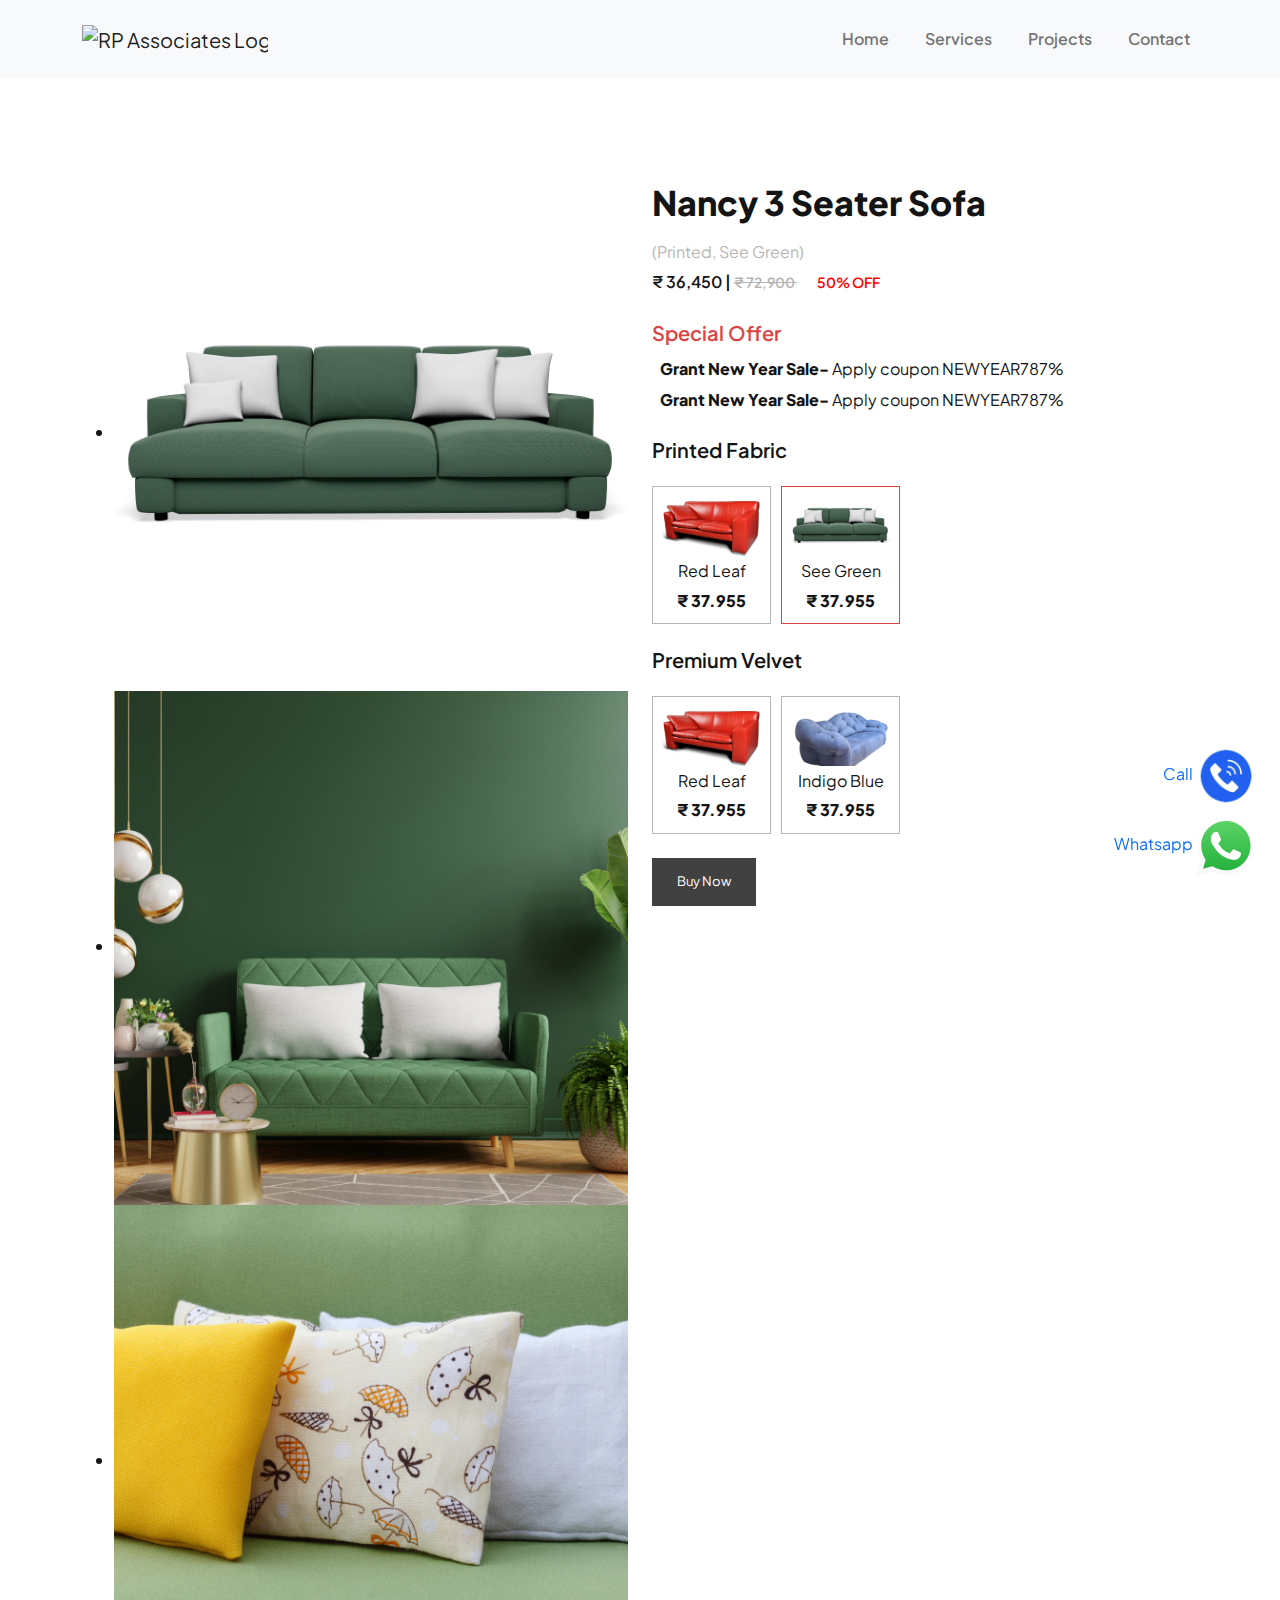
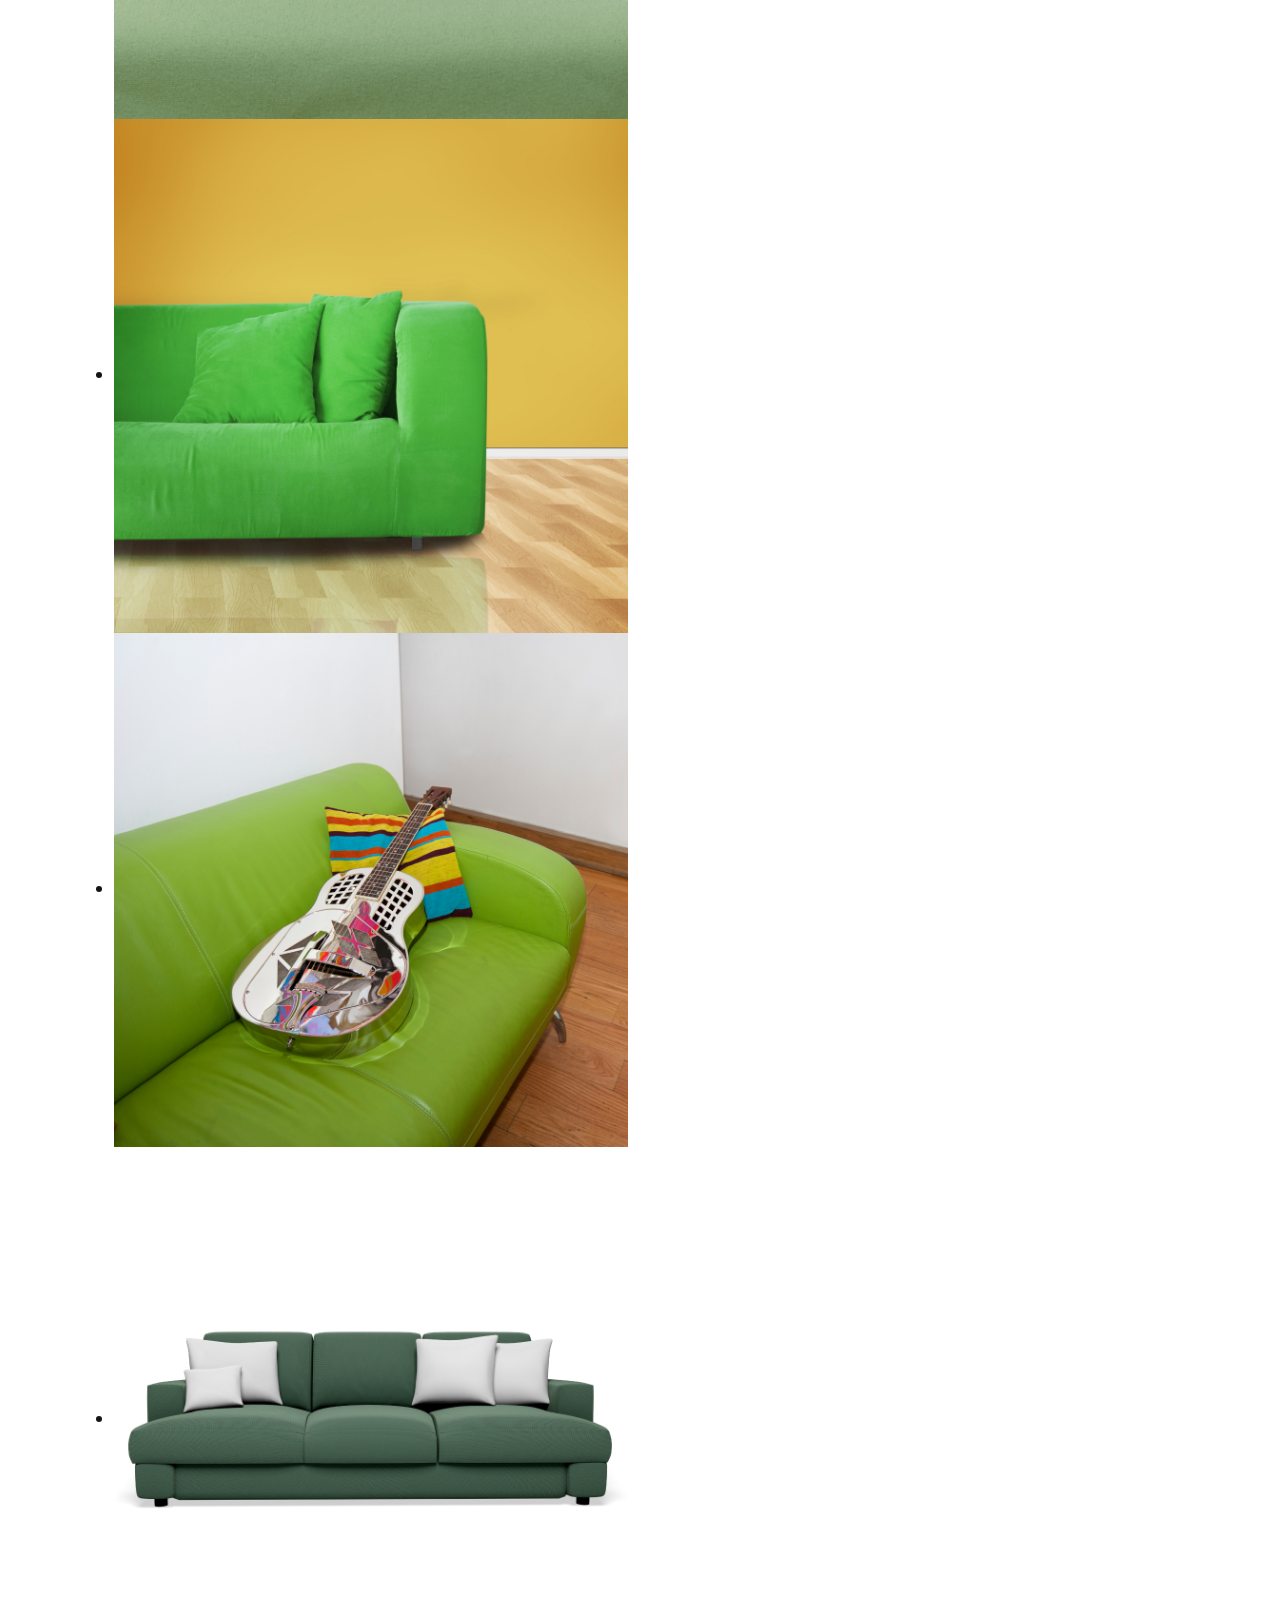
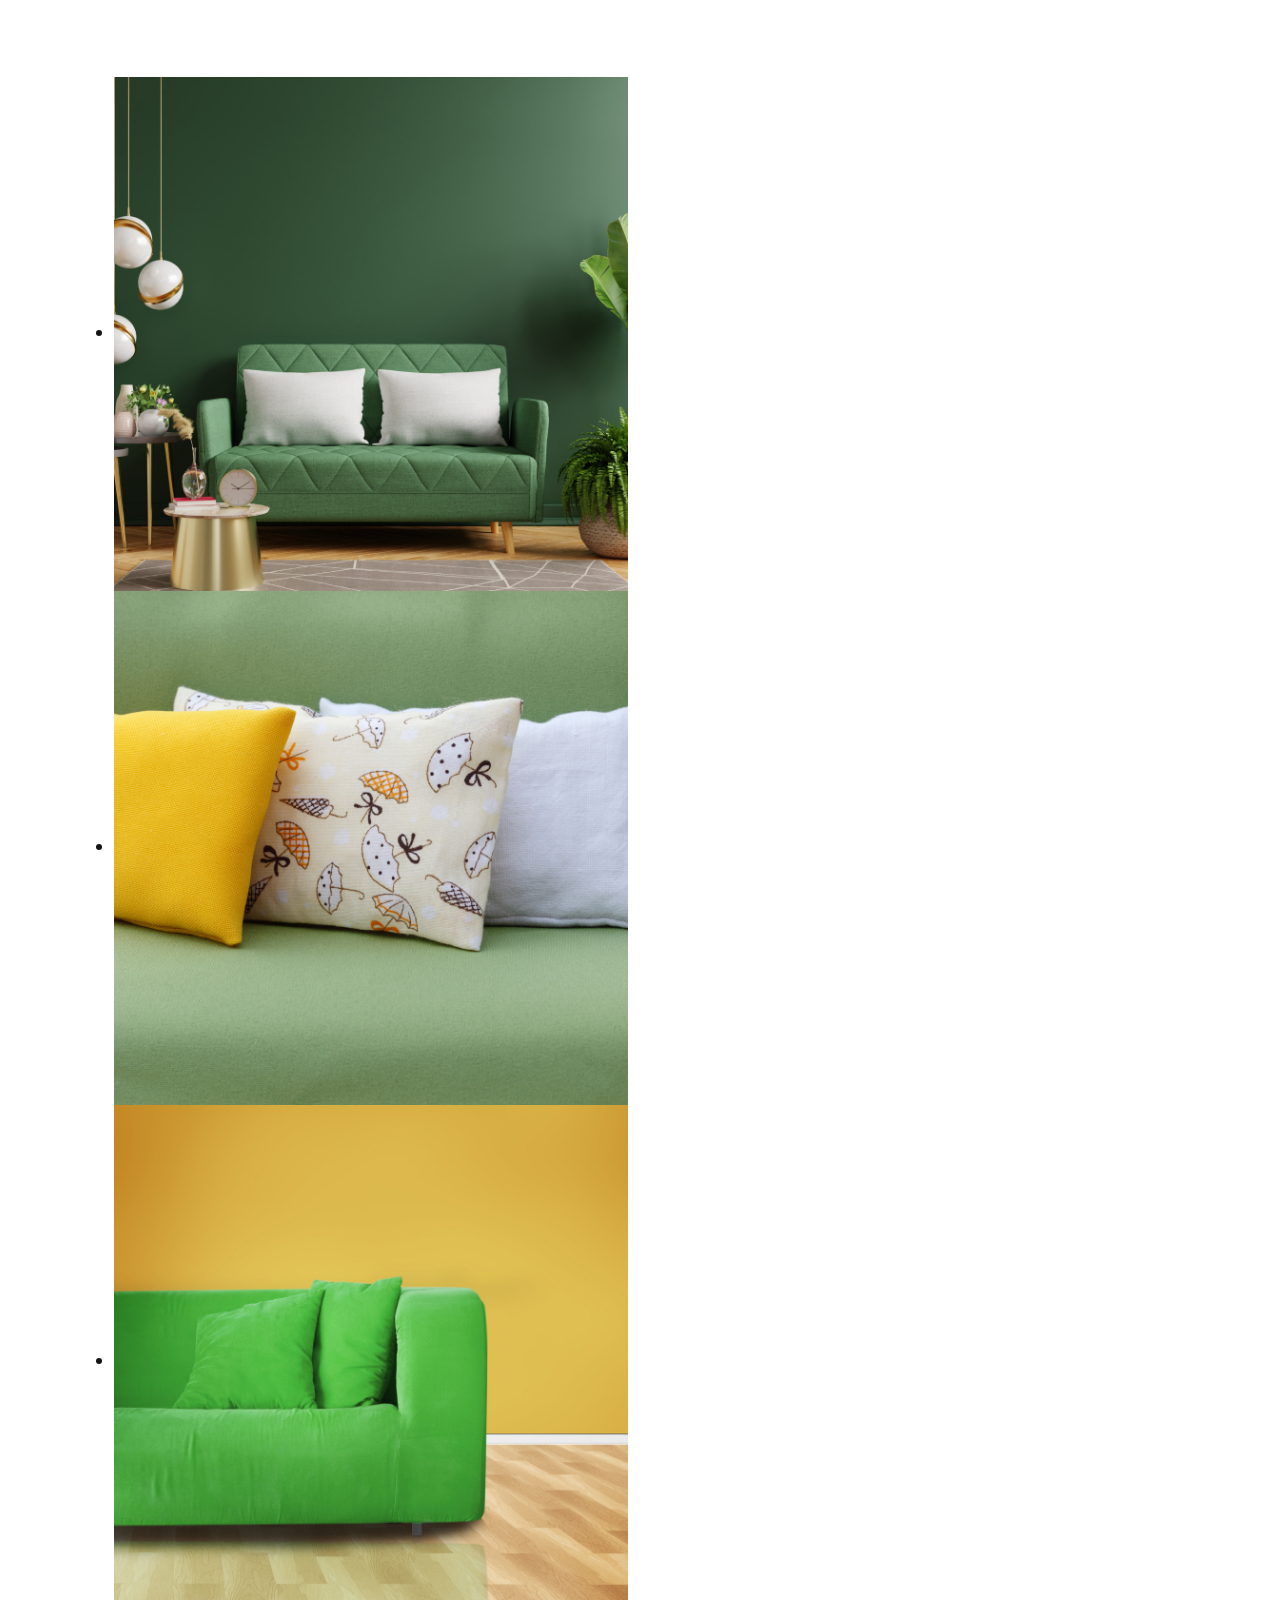
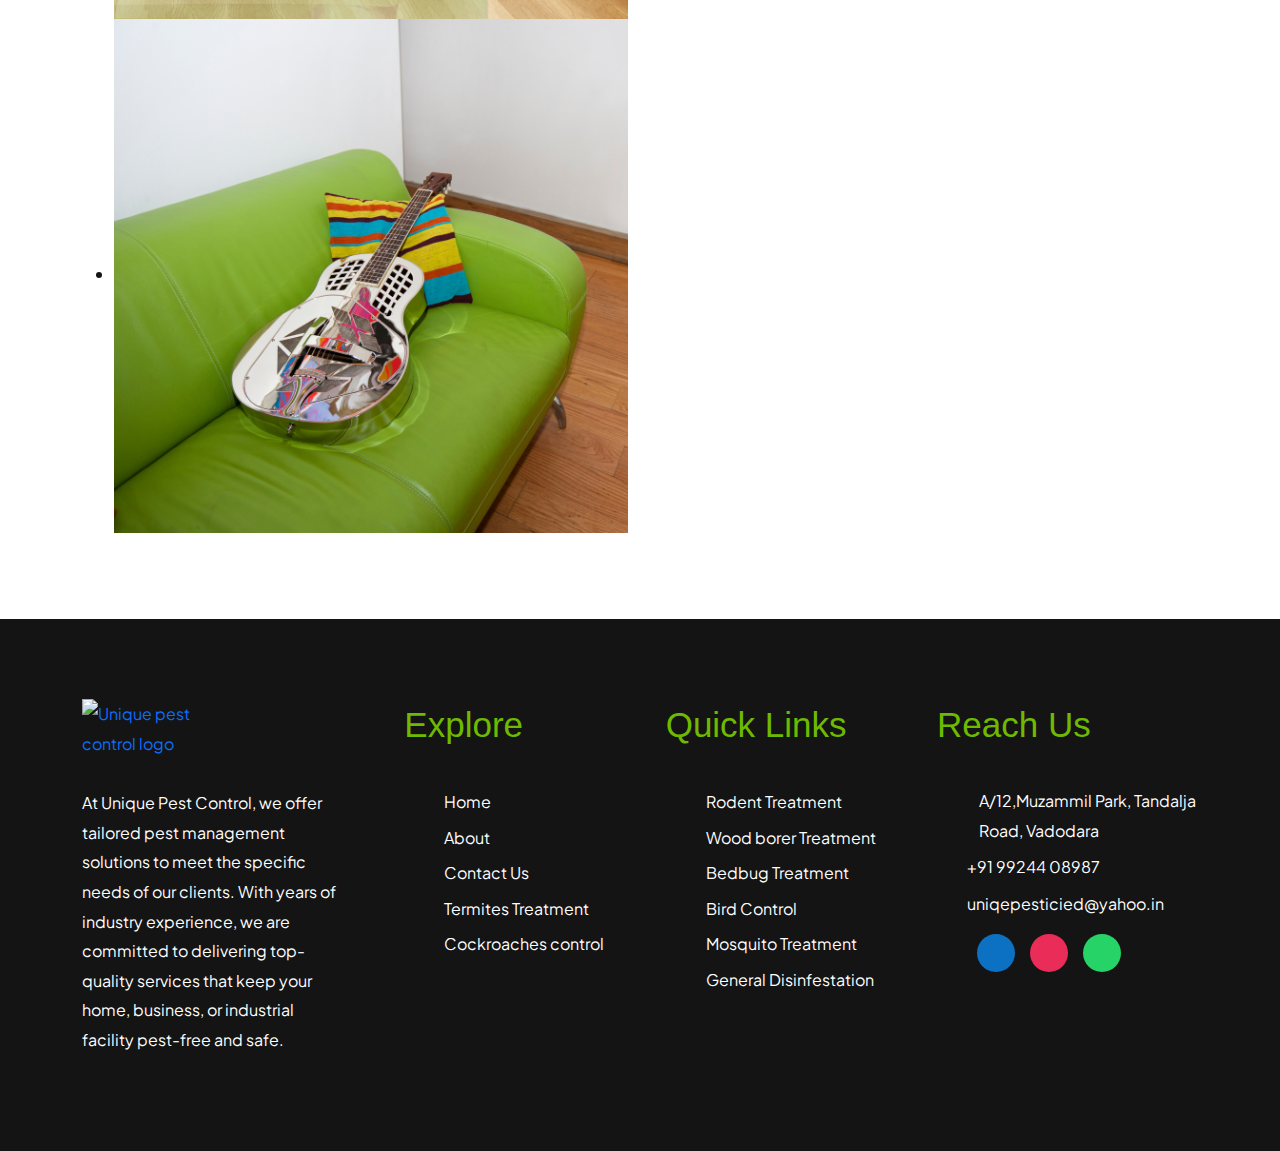
==== greenPrinted.html @ 94be4ada "new Achievement" ====
<!DOCTYPE html>
<html lang="en">
  <head>
    <meta charset="UTF-8" />
    <meta name="viewport" content="width=device-width, initial-scale=1.0" />
    <link rel="icon" type="image/x-icon" href="image/Fevicon.png" />
    <title>RP Associates</title>
    <script
      src="https://kit.fontawesome.com/52ca9e0df4.js"
      crossorigin="anonymous"
    ></script>
    <link
      rel="stylesheet"
      href="https://fonts.googleapis.com/css2?family=Material+Symbols+Outlined:opsz,wght,FILL,GRAD@24,400,0,0"
    />

    <link rel="stylesheet" href="css/owl.carousel.css" />
    <link rel="stylesheet" href="css/bootstrap.min.css" />
    <link rel="preload" href="partials/header.html" as="fetch" />
    <link rel="preload" href="partials/footer.html" as="fetch" />
    <link
      rel="stylesheet"
      href="https://cdnjs.cloudflare.com/ajax/libs/animate.css/4.1.1/animate.min.css"
    />
    <link
      rel="stylesheet"
      href="https://cdnjs.cloudflare.com/ajax/libs/highlight.js/11.1.0/styles/github.min.css"
    />
    <link
      href="
  https://cdn.jsdelivr.net/npm/@splidejs/splide@1.2.0/dist/css/splide.min.css
  "
      rel="stylesheet"
    />
    <link rel="stylesheet" href="css/style.css" />
    <link rel="stylesheet" href="css/responsive.css" />
  </head>

  <body>
    <!-- header start -->

    <header>
      <div id="main-header">
        <div id="header"></div>
      </div>
    </header>

    <!-- header start -->

    <!-- banner start -->
    <section id="headBelowContent" class="Banner"></section>
    <!-- banner start End-->

    <section class="productDescription defaultPadding">
      <div class="container">
        <div class="row">
          <div class="col-xl-6">
            <div class="thumbnail_slider">
              <!-- Primary Slider Start-->
              <div id="primary_slider">
                <div class="splide__track">
                  <ul class="splide__list">
                    <li class="splide__slide">
                      <img src="image/GreenSofa1.png" />
                    </li>
                    <li class="splide__slide">
                      <img
                        src="image/GreenSofa2.png"
                      />
                    </li >
                    <li class="splide__slide">
                      <img src="image/GreenSofa3.png" alt="product image">
                    </li>
                    <li class="splide__slide">
                      <img src="image/GreenSofa4.png" alt="product image">
                    </li>
                    <li class="splide__slide">
                      <img src="image/GreenSofa5.png" alt="product image">
                    </li>
                  </ul>
                </div>
              </div>
              <!-- Primary Slider End-->

              <!-- Thumbnal Slider Start-->
              <div id="thumbnail_slider">
                <div class="splide__track">
                  <ul class="splide__list">
                    <li class="splide__slide">
                      <img src="image/GreenSofa1.png" />
                    </li>
                    <li class="splide__slide">
                      <img
                        src="image/GreenSofa2.png"
                      />
                    </li >
                    <li class="splide__slide">
                      <img src="image/GreenSofa3.png" alt="product image">
                    </li>
                    <li class="splide__slide">
                      <img src="image/GreenSofa4.png" alt="product image">
                    </li>
                    <li class="splide__slide">
                      <img src="image/GreenSofa5.png" alt="product image">
                    </li>
                  </ul>
                </div>
              </div>
              <!-- Thumbnal Slider End-->
            </div>
          </div>
          <div class="col-xl-6 ">
            <div class="product-details">
              <h1 id="productName" class="product-title fourthH">Nancy 3 Seater Sofa</h1>
              <span id="productType" class="typeAndcolour">(Printed, See Green)</span>
              <p class="product-price">
                <span id="productPrice">  ₹ 36,450 </span> | <small><del> ₹ 72,900 </del></small>
                <small style="color: red; margin-left: 20px;">50% OFF</small>


              </p>
              <h3 class="fifthH Special">Special Offer</h3>
              <ul class="offerList">
                <li><i class="fa-solid fa-bolt"></i><strong>Grant New Year Sale- </strong> Apply coupon NEWYEAR787% </li>
                <li><i class="fa-solid fa-bolt"></i> <strong>Grant New Year Sale- </strong> Apply coupon NEWYEAR787% </li>
              </ul>
              <h3 class="fifthH ">Printed Fabric</h3>
              <div class="typeCardWrap">
                
                <div class="typeCard">
                  <img src="image/RedSofa3.png" alt="product Type">
                  <p>Red Leaf</p>
                  <p><strong>₹ 37.955</strong></p>
                  <a class="CardAnchor" href="redPrinted.html"></a>
                </div>
                <div class="typeCard active">
                  <img src="image/GreenSofa1.png" alt="product Type">
                  <p>See Green</p>
                  <p><strong>₹ 37.955</strong></p>
                  <a class="CardAnchor" href="greenPrinted.html"></a>
                </div>
               
              </div>
              <h3 class="fifthH ">Premium Velvet</h3>
              <div class="typeCardWrap">
                
                <div class="typeCard">
                  <img src="image/RedSofa3.png" alt="product Type">
                  <p>Red Leaf</p>
                  <p><strong>₹ 37.955</strong></p>
                  <a class="CardAnchor" href="redVelvet.html"></a>
                </div>
                <div class="typeCard ">
                  <img src="image/blueSofa4.png" alt="product Type">
                  <p>Indigo Blue</p>
                  <p><strong>₹ 37.955</strong></p>
                  <a class="CardAnchor" href="index.html"></a>
                </div>
               
              </div>
             

 <!-- Modal Launcher for Mobile -->
 <button
 type="button"
 class="btn Mybtn d-table d-md-none"
 data-bs-toggle="modal"
 data-bs-target="#whatsappButton"
>
 <span>Choose WhatsApp</span>
</button>

<!-- WhatsApp Modal -->
<div
 class="modal fade"
 id="whatsappButton"
 tabindex="-1"
 aria-labelledby="exampleModalLabel"
 aria-hidden="true"
>
 <div class="modal-dialog modal-dialog-centered">
   <div class="modal-content">
     <div class="modal-header">
       <h5 class="modal-title text" id="exampleModalLabel">Select WhatsApp Type</h5>
       <button type="button" class="btn-close" data-bs-dismiss="modal" aria-label="Close"></button>
     </div>
     <div class="modal-body text-center">
       <div class="options">
         <button id="whatsappStandard" class="btn option">
           <img src="image/whatsapp-icon.png" alt="WhatsApp" />        
         </button>
         <button id="whatsappBusiness" class="btn option">
           <img
             src="image/whatsapp-business-icon.png"
             alt="WhatsApp Business"
           />        
         </button>
       </div>
     </div>
   </div>
 </div>
</div>


   <!-- Submit Button for Desktop -->
   <div class="col-12 d-none d-md-table">
    <button id="desktopBtn" class="Mybtn" type="submit"><span>Buy Now</span></button>
  </div>



            </div>
          </div>
        </div>
      </div>
    </section>

    <!-- whatsapp FAB icon -->
    <div class="fab-container">
      <a
        class="set-url-target"
        rel="noopener"
        data-mobile-target=""
        data-desktop-target="_blank"
        target="_blank"
        href="https://api.whatsapp.com/send?phone=6354710794"
        ><span class="sr-only">Whatsapp</span>
        <svg
          xmlns="http://www.w3.org/2000/svg"
          width="59.54px"
          height="60px"
          viewBox="0 0 256 258"
        >
          <defs>
            <linearGradient
              id="logosWhatsappIcon0"
              x1="50%"
              x2="50%"
              y1="100%"
              y2="0%"
            >
              <stop offset="0%" stop-color="#1faf38" />
              <stop offset="100%" stop-color="#60d669" />
            </linearGradient>
            <linearGradient
              id="logosWhatsappIcon1"
              x1="50%"
              x2="50%"
              y1="100%"
              y2="0%"
            >
              <stop offset="0%" stop-color="#f9f9f9" />
              <stop offset="100%" stop-color="#fff" />
            </linearGradient>
          </defs>
          <path
            fill="url(#logosWhatsappIcon0)"
            d="M5.463 127.456c-.006 21.677 5.658 42.843 16.428 61.499L4.433 252.697l65.232-17.104a123 123 0 0 0 58.8 14.97h.054c67.815 0 123.018-55.183 123.047-123.01c.013-32.867-12.775-63.773-36.009-87.025c-23.23-23.25-54.125-36.061-87.043-36.076c-67.823 0-123.022 55.18-123.05 123.004"
          />
          <path
            fill="url(#logosWhatsappIcon1)"
            d="M1.07 127.416c-.007 22.457 5.86 44.38 17.014 63.704L0 257.147l67.571-17.717c18.618 10.151 39.58 15.503 60.91 15.511h.055c70.248 0 127.434-57.168 127.464-127.423c.012-34.048-13.236-66.065-37.3-90.15C194.633 13.286 162.633.014 128.536 0C58.276 0 1.099 57.16 1.071 127.416m40.24 60.376l-2.523-4.005c-10.606-16.864-16.204-36.352-16.196-56.363C22.614 69.029 70.138 21.52 128.576 21.52c28.3.012 54.896 11.044 74.9 31.06c20.003 20.018 31.01 46.628 31.003 74.93c-.026 58.395-47.551 105.91-105.943 105.91h-.042c-19.013-.01-37.66-5.116-53.922-14.765l-3.87-2.295l-40.098 10.513z"
          />
          <path
            fill="#fff"
            d="M96.678 74.148c-2.386-5.303-4.897-5.41-7.166-5.503c-1.858-.08-3.982-.074-6.104-.074c-2.124 0-5.575.799-8.492 3.984c-2.92 3.188-11.148 10.892-11.148 26.561s11.413 30.813 13.004 32.94c1.593 2.123 22.033 35.307 54.405 48.073c26.904 10.609 32.379 8.499 38.218 7.967c5.84-.53 18.844-7.702 21.497-15.139c2.655-7.436 2.655-13.81 1.859-15.142c-.796-1.327-2.92-2.124-6.105-3.716s-18.844-9.298-21.763-10.361c-2.92-1.062-5.043-1.592-7.167 1.597c-2.124 3.184-8.223 10.356-10.082 12.48c-1.857 2.129-3.716 2.394-6.9.801c-3.187-1.598-13.444-4.957-25.613-15.806c-9.468-8.442-15.86-18.867-17.718-22.056c-1.858-3.184-.199-4.91 1.398-6.497c1.431-1.427 3.186-3.719 4.78-5.578c1.588-1.86 2.118-3.187 3.18-5.311c1.063-2.126.531-3.986-.264-5.579c-.798-1.593-6.987-17.343-9.819-23.64"
          />
        </svg>
      </a>
    </div>

    <!-- Call FAB icon -->
    <div class="Call-fab-container">
      <a
        class="set-url-target"
        rel="noopener"
        data-mobile-target=""
        data-desktop-target="_blank"
        target="_blank"
        href="tel:+91 6354710794"
        ><span class="sr-only">Call</span>
        <img
          style="height: 60px; width: 60px"
          src="image/phone-call.png"
          alt="phone icon"
        />
      </a>
    </div>

    <!-- footer section start  -->
    <footer id="footer" class="footer defaultPadding"></footer>

    <!-- footer section end  -->

    <script src="js/jquery.min.js"></script>
    <script src="js/bootstrap.bundle.min.js"></script>
    <script src="js/owl.carousel.js"></script>
    <script src="https://cdn.jsdelivr.net/npm/@splidejs/splide@1.2.0/dist/js/splide.min.js"></script>
    <script src="js/dynamic.js"></script>
    <script src="js/script.js"></script>

    <script>
      //  Header script

      // Debounce function to limit how often the event handler executes
      function debounce(func, delay) {
        let timeout;
        return function (...args) {
          clearTimeout(timeout);
          timeout = setTimeout(() => func.apply(this, args), delay);
        };
      }

      // Header scroll handler
      function handleScroll() {
        const header = document.getElementById("main-header");
        const headerOffset = header.offsetTop;
        const headerHeight = header.offsetHeight;
        const belowContent = document.getElementById("headBelowContent");
        const belowContentOffset = belowContent.offsetTop;
        const belowContentHeight = belowContent.offsetHeight;

        if (window.pageYOffset > headerOffset + headerHeight + 5) {
          header.classList.add("sticky-header", "visible");
          header.classList.remove("headerAnimate");

          if (window.matchMedia("(max-device-width:991.98px)").matches) {
            document
              .getElementById("navbarSupportedContent")
              .setAttribute(
                "style",
                "max-height: calc(100vh - 112px); overflow-y: auto;"
              );
          } else {
            if (window.matchMedia("(max-device-width:1199.98px)").matches) {
              document
                .getElementById("navbarSupportedContent")
                .setAttribute("style", "");
            }
          }
        } else {
          if (
            window.pageYOffset <
            belowContentOffset + belowContentHeight + 4
          ) {
            header.classList.remove("sticky-header", "visible");
            header.classList.add("headerAnimate");
          }
        }
      }

      // Attach debounced scroll event
      window.addEventListener("scroll", debounce(handleScroll, 0));
    </script>


    <script>
      //product gallery slider
      // Primary slider.
      var primarySlider = new Splide("#primary_slider", {
        type: "fade",
        heightRatio: 1,
        pagination: false,
        arrows: false,
        cover: true,
      });

      // Thumbnails slider.
      var thumbnailSlider = new Splide("#thumbnail_slider", {
        rewind: true,
        fixedWidth: 150,
        fixedHeight: 150,
        isNavigation: true,
        gap: 10,
        focus: "center",
        pagination: false,
        cover: true,
        breakpoints: {
          600: {
            fixedWidth: 100,
            fixedHeight: 100,
          },
        },
      }).mount();

      // sync the thumbnails slider as a target of primary slider.
      primarySlider.sync(thumbnailSlider).mount();
    </script>



<script>
  $(document).ready(function () {
    // Debounce function to limit resize frequency
    function debounce(func, wait) {
      let timeout;
      return function (...args) {
        const context = this;
        clearTimeout(timeout);
        timeout = setTimeout(() => func.apply(context, args), wait);
      };
    }

    // Construct WhatsApp Message
    function constructWhatsAppMessage() {
      const productName = $("#productName").text();
      const productType = $("#productType").text();
      const productPrice = $("#productPrice").text();

      return `Hello, I want to buy - \n\nProduct Name: ${productName}\nProduct Type: ${productType}\nPrice: ${
        productPrice || "Not provided"
      }`;
    }

    // Initialize logic based on screen size
    function initializeLogic() {
      const isMobile = $(window).width() <= 767.98;
      const phoneNumber = "6354710794";
      const standardWhatsAppUrl = `https://api.whatsapp.com/send?phone=${phoneNumber}&text=`;
      const businessWhatsAppUrl = `intent://send?phone=${phoneNumber}&text=`;

      if (isMobile) {
        console.log("Initializing Mobile Logic");

        // Handle WhatsApp Standard Button Click
        $("#whatsappStandard").off("click").on("click", function () {
          const message = constructWhatsAppMessage();
          const encodedMessage = encodeURIComponent(message);
          window.open(`${standardWhatsAppUrl}${encodedMessage}`, "_blank");
        });

        // Handle WhatsApp Business Button Click
        $("#whatsappBusiness").off("click").on("click", function () {
          const message = constructWhatsAppMessage();
          const encodedMessage = encodeURIComponent(message);
          window.open(
            `${businessWhatsAppUrl}${encodedMessage}#Intent;scheme=smsto;package=com.whatsapp.w4b;end`,
            "_blank"
          );
        });
      } else {
        console.log("Initializing Desktop Logic");

        // Handle Desktop "Buy Now" Button Click
        $("#desktopBtn").off("click").on("click", function () {
          const message = constructWhatsAppMessage();
          const encodedMessage = encodeURIComponent(message);

          // Use WhatsApp Web URL for desktop
          const whatsappWebUrl = `https://web.whatsapp.com/send?phone=${phoneNumber}&text=${encodedMessage}`;
          window.open(whatsappWebUrl, "_blank");
        });
      }
    }

    // Initialize logic on page load
    initializeLogic();

    // Reinitialize logic on window resize with debounce
    $(window).on(
      "resize",
      debounce(function () {
        initializeLogic();
      }, 200)
    );
  });
</script>

  </body>
</html>
---- css/style.css ----
@font-face {
  font-family: 'Plus Jakarta Sans';
  src: url('../fonts/PlusJakartaSans-Bold.woff2') format('woff2'),
      url('../fonts/../fonts/PlusJakartaSans-Bold.woff') format('woff');
  font-weight: bold;
  font-style: normal;
  font-display: swap;
}

@font-face {
  font-family: 'Plus Jakarta Sans';
  src: url('../fonts/PlusJakartaSans-ExtraBold.woff2') format('woff2'),
      url('../fonts/PlusJakartaSans-ExtraBold.woff') format('woff');
  font-weight: bold;
  font-style: normal;
  font-display: swap;
}

@font-face {
  font-family: 'Plus Jakarta Sans';
  src: url('../fonts/PlusJakartaSans-Medium.woff2') format('woff2'),
      url('../fonts/PlusJakartaSans-Medium.woff') format('woff');
  font-weight: 500;
  font-style: normal;
  font-display: swap;
}

@font-face {
  font-family: 'Plus Jakarta Sans';
  src: url('../fonts/PlusJakartaSans-MediumItalic.woff2') format('woff2'),
      url('../fonts/PlusJakartaSans-MediumItalic.woff') format('woff');
  font-weight: 500;
  font-style: italic;
  font-display: swap;
}

@font-face {
  font-family: 'Plus Jakarta Sans';
  src: url('../fonts/PlusJakartaSans-Regular.woff2') format('woff2'),
      url('../fonts/PlusJakartaSans-Regular.woff') format('woff');
  font-weight: normal;
  font-style: normal;
  font-display: swap;
}

@font-face {
  font-family: 'Plus Jakarta Sans';
  src: url('../fonts/PlusJakartaSans-Italic.woff2') format('woff2'),
      url('../fonts/PlusJakartaSans-Italic.woff') format('woff');
  font-weight: normal;
  font-style: italic;
  font-display: swap;
}

@font-face {
  font-family: 'Plus Jakarta Sans';
  src: url('../fonts/PlusJakartaSans-SemiBold.woff2') format('woff2'),
      url('../fonts/PlusJakartaSans-SemiBold.woff') format('woff');
  font-weight: 600;
  font-style: normal;
  font-display: swap;
}


*:root{
  --black: #141414;
  --grey:#b6b5b5;
  --brandPrimary:#00fa9a;
  --brandHover:#00b6b6;
  --hover-primary: #ff3d4f;
  --special:#db4444;
}


* {
  box-sizing: border-box ;
}

body {
  margin: 0;
  font-family: 'Plus Jakarta Sans';
  font-weight: normal;
  line-height: 29.6px;
  font-style: normal;
  color: var(--black);
}

a {
  text-decoration: none;
}

img {
  width: 100%;
}



.display-3 {
  font-family: 'Plus Jakarta Sans';
  font-size: 68px;
  font-weight: 600;
  margin-bottom: 20px;
  line-height: 68px;
}

.secH {
   font-family: 'Plus Jakarta Sans';
  font-size: 48px;
  font-weight: 700;
  line-height: 52px;
  margin-bottom: 40px;
}

.therdH {
   font-family: 'Plus Jakarta Sans';
  font-size: 40px;
  font-weight: 700;
  line-height: 52px;
  margin: 0 0 20px;
}

.fourthH {
   font-family: 'Plus Jakarta Sans';
  font-size: 34px;
  font-weight: bold;
  text-transform: capitalize;
  line-height: 52px;
}
.fifthH {
   font-family: 'Plus Jakarta Sans';
  font-size: 20px;
  font-weight: 600;
  text-transform: capitalize;
}

.sixthH {
   font-family: 'Plus Jakarta Sans';
  font-size: 18px;
  font-weight: 600;
  text-transform: capitalize;
}

.bodysmall{
  font-size: 12px;
}

header{
  height: 107px;
}

/* Initial header styling */

#main-header {
  transition: all 0.5s ease;
  z-index: 1055;
  position: relative;
}

/* Hidden when out of view */
.sticky-header {
  position: fixed;
  top: -112.48px; /* Hidden initially */
  width: 100%;
  box-shadow: 0 4px 6px rgba(0, 0, 0, 0.1);
  transition: top 0.5s ease; /* Slide down animation */
  animation: slideDown 0.5s ease-in-out both;
}

@keyframes slideDown {
  0% {
    position: fixed;
    top: -112.48px;
  }
  100% {
    position: fixed;
    top: 0;
  }
}
.headerAnimate {
  animation: slideUp 0.5s ease-in-out both;
}

@keyframes slideUp {
  0% {
    top: 50.48px;
    position: relative;
  }
  100% {
    top: 0px;
  }
}
.sticky-header.visible {
  top: 0; /* Slide into view */
}

.navbar-brand {
  display: inline-block;
  margin-right: 45px;
  padding-right: 10px;
  width: 180px;
  position: relative;
}




.navbar-nav .nav-link{
  font-weight: 600;
}
.navbar-nav .nav-link.active,
.navbar-nav .show > .nav-link {
  color: var(--hover-primary);
}
.nav-link:focus,
.nav-link:hover {
  color: var(--hover-primary);
 
}


.dropend .dropdown-toggle::after {
  content: "\f054";
  position: absolute;
  right: 8px;
  top: 28px;
  transform: translateY(-50%);
  font-size: 10px;
  line-height: 1;
  font-weight: 900;
  font-family: "Font Awesome 6 free";
  border: none;
}
.dropdown-toggle::after {
  content: "\f107";
  font-size: 14px;
  line-height: 1;
  font-weight: 900;
  font-family: "Font Awesome 6 free";
  border: none;
}
.navbar-nav {
  gap: 20px;
}
.dropdown-item:focus,
.dropdown-item:hover {
  color: var(--hover-primary);
  background-color: transparent;
}
.dropdown-menu {
  padding: 0;
  border: none;
  border-radius: 0;
  box-shadow: none !important;
}


.navbar > .container {
  position: relative;
}


/* header css end */

.defaultPadding{
  padding: 70px 0;
}

/* whatsapp fab */
.fab-container {
  position: fixed;
  bottom: 24px;
  right: 24px;
  cursor: pointer;
  z-index: 1000;
}

.Call-fab-container{
  position: fixed;
  bottom: 94px;
  right: 24px;
  cursor: pointer;
  z-index: 1000;
}


/* footer section start */
footer {
  background-color: var(--black);
  color: #ffffff;
}

.footer.defaultPadding {
  padding: 80px 0;
}
.footer .footer-brand {
  display: inline-block;
  width: 60%;
  min-width: 150px;
  margin-bottom: 30px;
}
.footer .secH {
  font-family: "Montserrat", Helvetica, Arial, Lucida, sans-serif;
  font-size: 35px;
  color: #6eba01 !important;
  margin-bottom: 35px;
  font-weight: 500;
}
.footer .container > .row {
  justify-content: space-between;
}
.exploreLinks a i {
  margin-right: 20px;
  font-size: 18px;
  color: var(--brandHover);
}
.footer ul {
  list-style: none;
  margin-bottom: 0;
  padding-left: 20px;
}
.footer ul li {
  margin-bottom: 5px;
}
.footer ul li:last-child {
  margin-bottom: 0;
}
.footer ul li a {
  color: #ffffff;
  text-decoration: none;
}
.footer ul li a:hover {
  color: var(--brandHover);
}
.footer .contact-info i {
  color: var(--brandHover);
  font-size: 20px;
  margin-right: 10px;
}
.locationLink {
  display: inline-block;
  position: relative;
  padding-left: 22px;
}
.locationLink i {
  position: absolute;
  left: 0;
  top: 6px;
}
.footer .social-icons {
  display: flex;
  align-items: center;
  margin-top: 20px;
  padding-left: 40px;
}
.footer .social-icons a {
  display: flex;
  height: 38px;
  width: 38px;
  border-radius: 50%;
  justify-content: center;
  align-items: center;
  color: white;
  font-size: 17px;
  margin-right: 15px;
}
.footer .social-icons a:hover {
  box-shadow: inset 0 0 10px rgba(0, 0, 0, 0.3);
}

.footer .social-icons .facebook {
  background-color: #0c71c3;
}
.footer .social-icons .instagram {
  background-color: #ea2c59;
}
.footer .social-icons .whatsapp {
  background-color: #25d366;
}

/* footer section End */



.product-price{
  font-weight: 600;
}

.product-price del{
  color: var(--grey);
}

.typeAndcolour{
  color: var(--grey);
}

.Special{
  color: var(--special);
}

.offerList{
  padding: 0;
  list-style: none;
}

.offerList li i{
  font-size: 18px ;
  color: var(--brandHover);
  vertical-align: baseline;
  margin-right: 8px;
}


.typeCardWrap{
  display: flex;
  flex-wrap: wrap;
  margin-top: 24px;
  gap: 10px 10px;
}
.typeCard{
  position: relative;
  border: 1px solid var(--grey);
  transition: border 0.5s ease-in-out;
  width: 119px;
  min-width: 119px;
  padding: 8px;
  text-align: center;
}
.CardAnchor{
  display: inline-block;
  position: absolute;
  height: 100%;
  width: 100%;
  left: 0;
  top: 0;
  z-index: 1;
}
.typeCard img{
  aspect-ratio: 5/3;
  object-fit: cover;
}
.typeCard p{
  text-transform: capitalize;
  margin-bottom: 0;
}

.product-details .fifthH{
  margin-top: 24px;
  text-transform: capitalize;
}

.typeCard:hover{
  border: 1px solid  #000;
}

.typeCard.active{
  border: 1px solid  var(--special);
}

.Mybtn{
  padding: 8px 24px;
  margin-top: 24px;
  font-size: 13px;
  color: #ffffff;
  border: 1px solid #424142;
  background-color: transparent;
  position: relative;
  transition: color 0.5s ease-in-out;
  overflow: hidden;
}
.Mybtn span{
  position: relative;
  z-index: 1;
  pointer-events: none;
}

.Mybtn::before{
content: "";
position: absolute;
width: 100%;
height: 100%;
top: 0;
pointer-events: none;
right: 0;
background-color: #424142;
transition: transform 0.5s ease-in-out;
}

.Mybtn:hover{
  color: #424142;
}

.Mybtn:hover::before{
transform: translateX(100%);
}

.productDescription .container>.row{
  row-gap: 50px;
}
---- css/responsive.css ----
@media only screen and (min-width: 1920px) {
  @keyframes image-zoom {
    0%  { 
      background-size: 100% auto; 
    }
    100% { 
      background-size: 110% auto;  
    }
  }
  #ca1.owl-carousel .item1 {
    background-size: 100% auto;
  }
  #ca1.owl-carousel .item2 {
    background-size: 100% auto;
  }
}

@media (max-width: 1399.98px) {

}

@media only screen and (min-width: 1600px) and (max-width: 1900px) {
}

@media only screen and (min-width: 1200px) and (max-width: 1280px) {
}

@media (max-width: 1199.98px) {
  .display-3 {
    font-size: 50px;
    line-height: 50px;
  }

  .secH {
    font-size: 36px;
    line-height: 40px;
  }

  .therdH {
    font-size: 28px;
    line-height: 40px;
  }

  .fourthH {
    font-size: 24px;
    line-height: 40px;
  }
}

@media (max-width: 991.98px) {
  .display-3 {
    font-size: 44px;
    line-height: 44px;
  }

  .secH {
    font-size: 32px;
    line-height: 36px;
  }

  .therdH {
    font-size: 24px;
    line-height: 36px;
  }

  .fourthH {
    font-size: 20px;
    line-height: 36px;
  }

  .navbar-expand-lg .navbar-nav .dropdown-mega .dropdown-menu {
    position: static;
    width: 100%;
  }
  .dropdown-menu li {
    width: 100%;
  }

  .megaHeding::after {
    content: "\f107";
    font-size: 14px;
    margin-left: 4px;
    line-height: 1;
    font-weight: 900;
    font-family: "Font Awesome 6 free";
    border: none;
  }
  .galleryMega .col-lg-4 {
    display: flex;
    flex-direction: column;
  }

  .megaHeding.active {
    color: var(--blue);
  }
  .list-group .list-group-item:last-child {
    padding-bottom: 10px;
  }

  .about-section .container > .row {
    row-gap: 40px;
  }

  
.callRow{
  margin-top: 30px;
  justify-content: start;
  row-gap: 24px;
}
.callCards{
  display: flex;
  word-wrap: break-word;
  word-break: break-all;
  justify-content: start;
  position: relative;
}
}

@media screen and (max-width: 912px) {
  .mega-content .row {
    flex-direction: column;
  }
}

@media (max-width: 767.98px) {
  .display-3 {
    font-size: 28px;
    line-height: 40px;
  }

  .secH {
    font-size: 28px;
    line-height: 32px;
  }

  .therdH {
    font-size: 22px;
    line-height: 32px;
  }

  .about-section {
    text-align: center;
  }

  .about-text {
    padding-right: 0;
  }

  .about-highlights {
    justify-content: center;
  }

  .footer.defaultPadding{
    padding: 34px 0;
  }
  .footer .secH{
    text-align: center;
    margin-bottom: 24px;
  }
  .footer .container>.row{
    justify-content: center;
    row-gap: 40px;
  }
  
  .footer .social-icons{
  justify-content: center;
  }
  .footer .exploreLinks ul li{
  text-align: left;
  }

  .footer-brand{
    display: table !important;
    margin: auto;
  }
  .footer {
    text-align:center;
  }
  .footer .locationLink{
    max-width: 200px;
  }
  .footer ul {
    max-width: 218px;
    margin: auto;
  }

  .NewBanner img{
    max-height: unset;
  }
  
  
  .NewBanner img:not(img[class]) {
    max-height: unset;
    min-height: 500px;
    object-fit: cover;
  }
  
}



@media (max-width: 575.98px) {
  #ca1.owl-carousel .bannerCard {
    margin: auto;
  }

  @keyframes image-zoom {
    0%  { 
      background-size: auto 100%; 
    }

    100% { 
      background-size: auto 110%;  
    }
  }
  #ca1.owl-carousel .item1 {
    background-size:  auto 100%;
  }
  #ca1.owl-carousel .item2 {
    background-size:  auto 100%;
  }

  .Banner .owl-nav button {
    pointer-events: initial;
    height: 40px;
    width: 44px;
    background-color: var(--skyblue) !important;
    line-height: 1.25;
    text-transform: capitalize;
    color: var(--lightGrey) !important;
  }

  .bannertext1 {
    padding: 30px !important;
    color: #ffffff;
  }
  

  .bannertext1 .display-3 a {
    color: #ffffff;
  }
}

@media only screen and (max-height: 539.98px) {
  #ca1.owl-carousel .item {
    padding: 80px 12px;
    background-color: red;
    height: unset;
  }
  #ca1.owl-carousel .item > .row {
    position: relative;
    left: unset;
    top: unset;
    transform: unset;
    width: auto;
  }
  #ca1.owl-carousel .item1 {
    background-size:   100% auto;
  }
  #ca1.owl-carousel .item2 {
    background-size:   100% auto;
  }

  @keyframes image-zoom {
    0%  { 
      background-size: 100% auto; 
    }
    100% { 
      background-size: 110% auto;  
    }
  }


  .desktopImg{
   display: block !important;
  }
 
  .mobileImg{
   display: none !important;
  }
 
}

@media only screen and (max-width: 479px) {
}
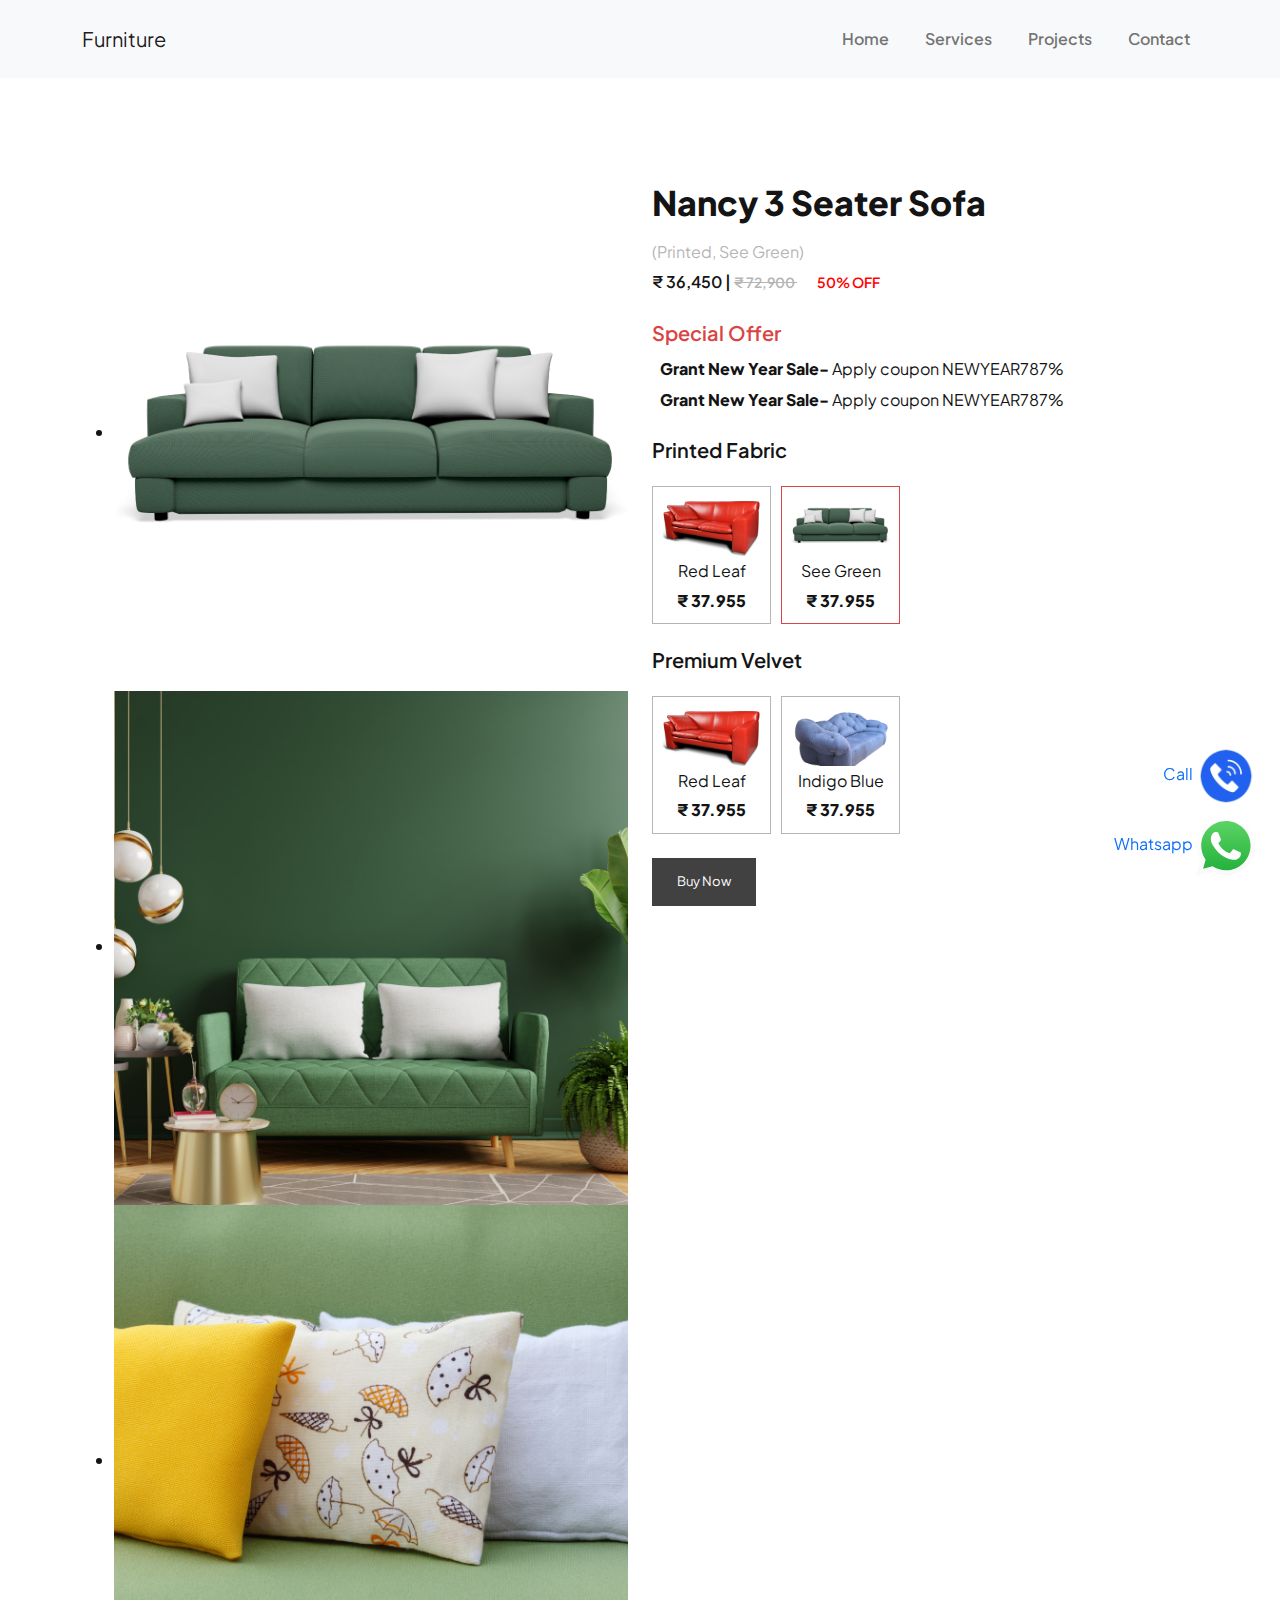
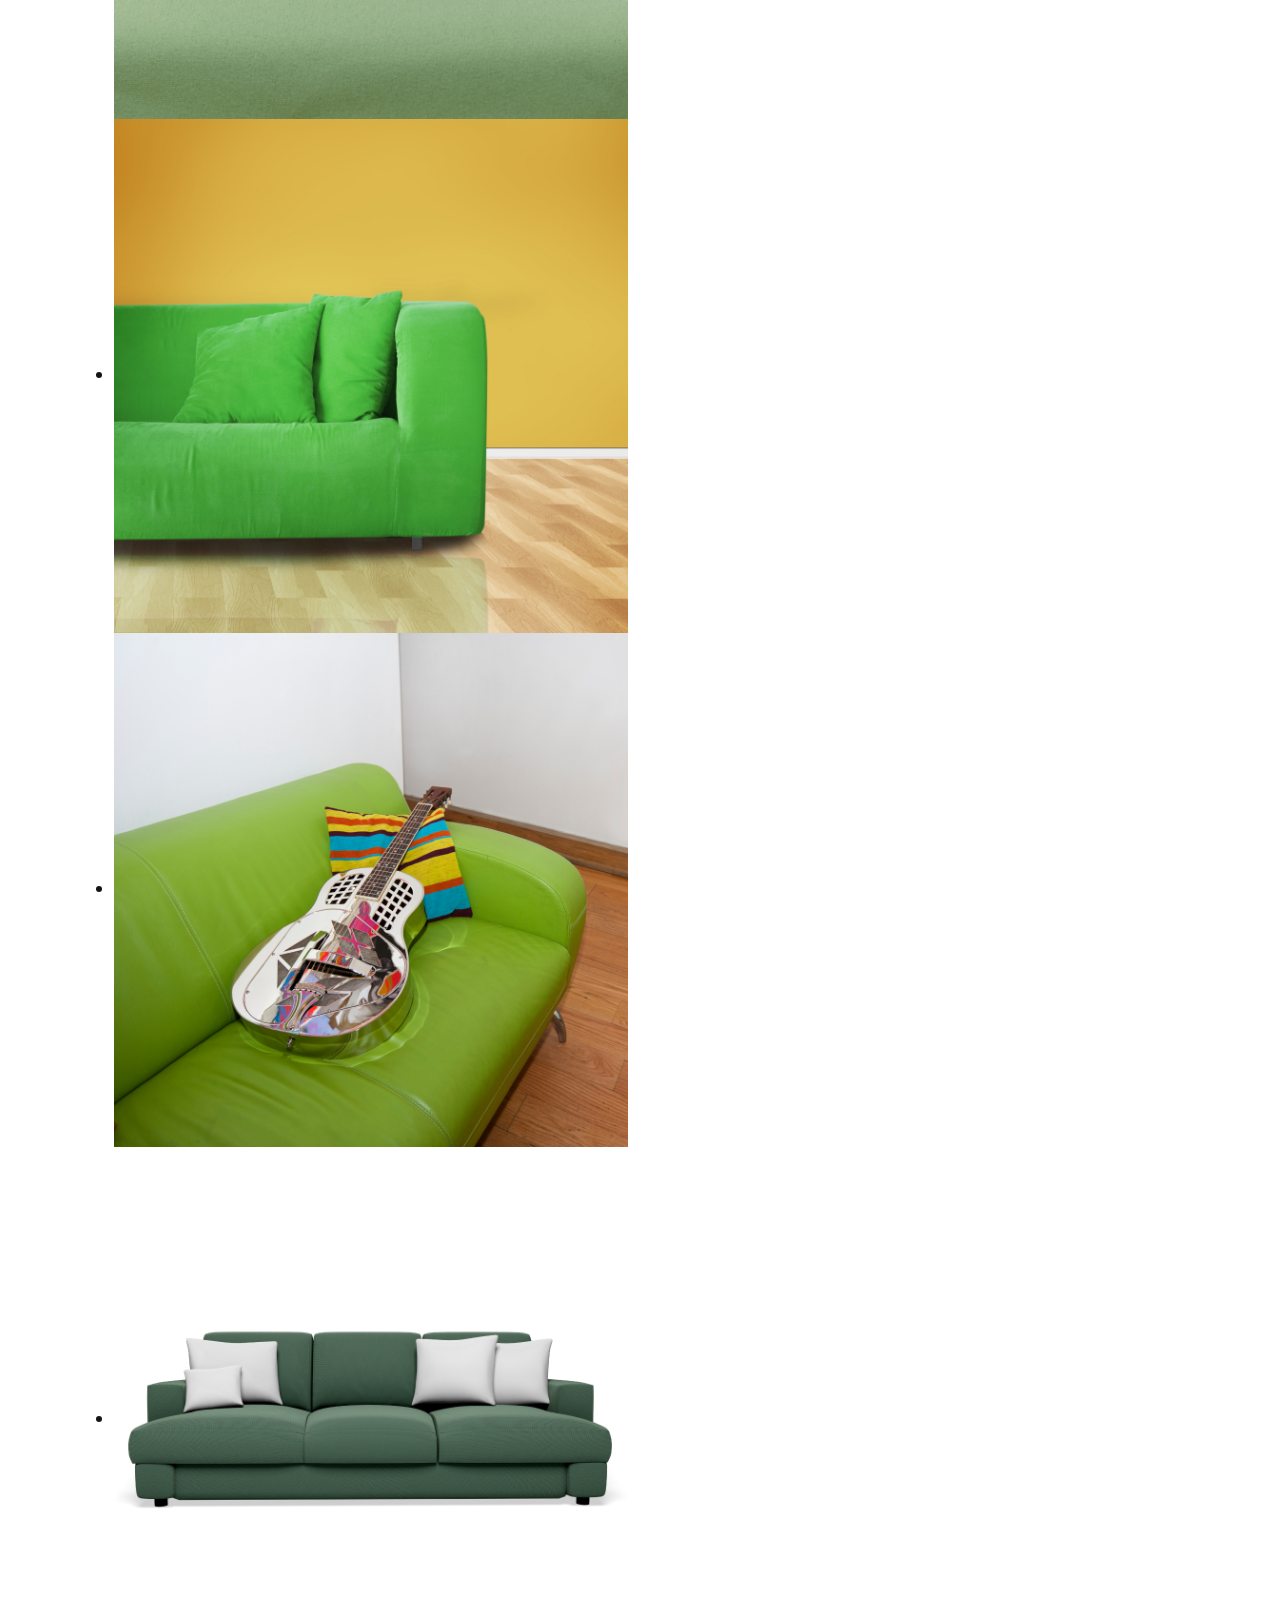
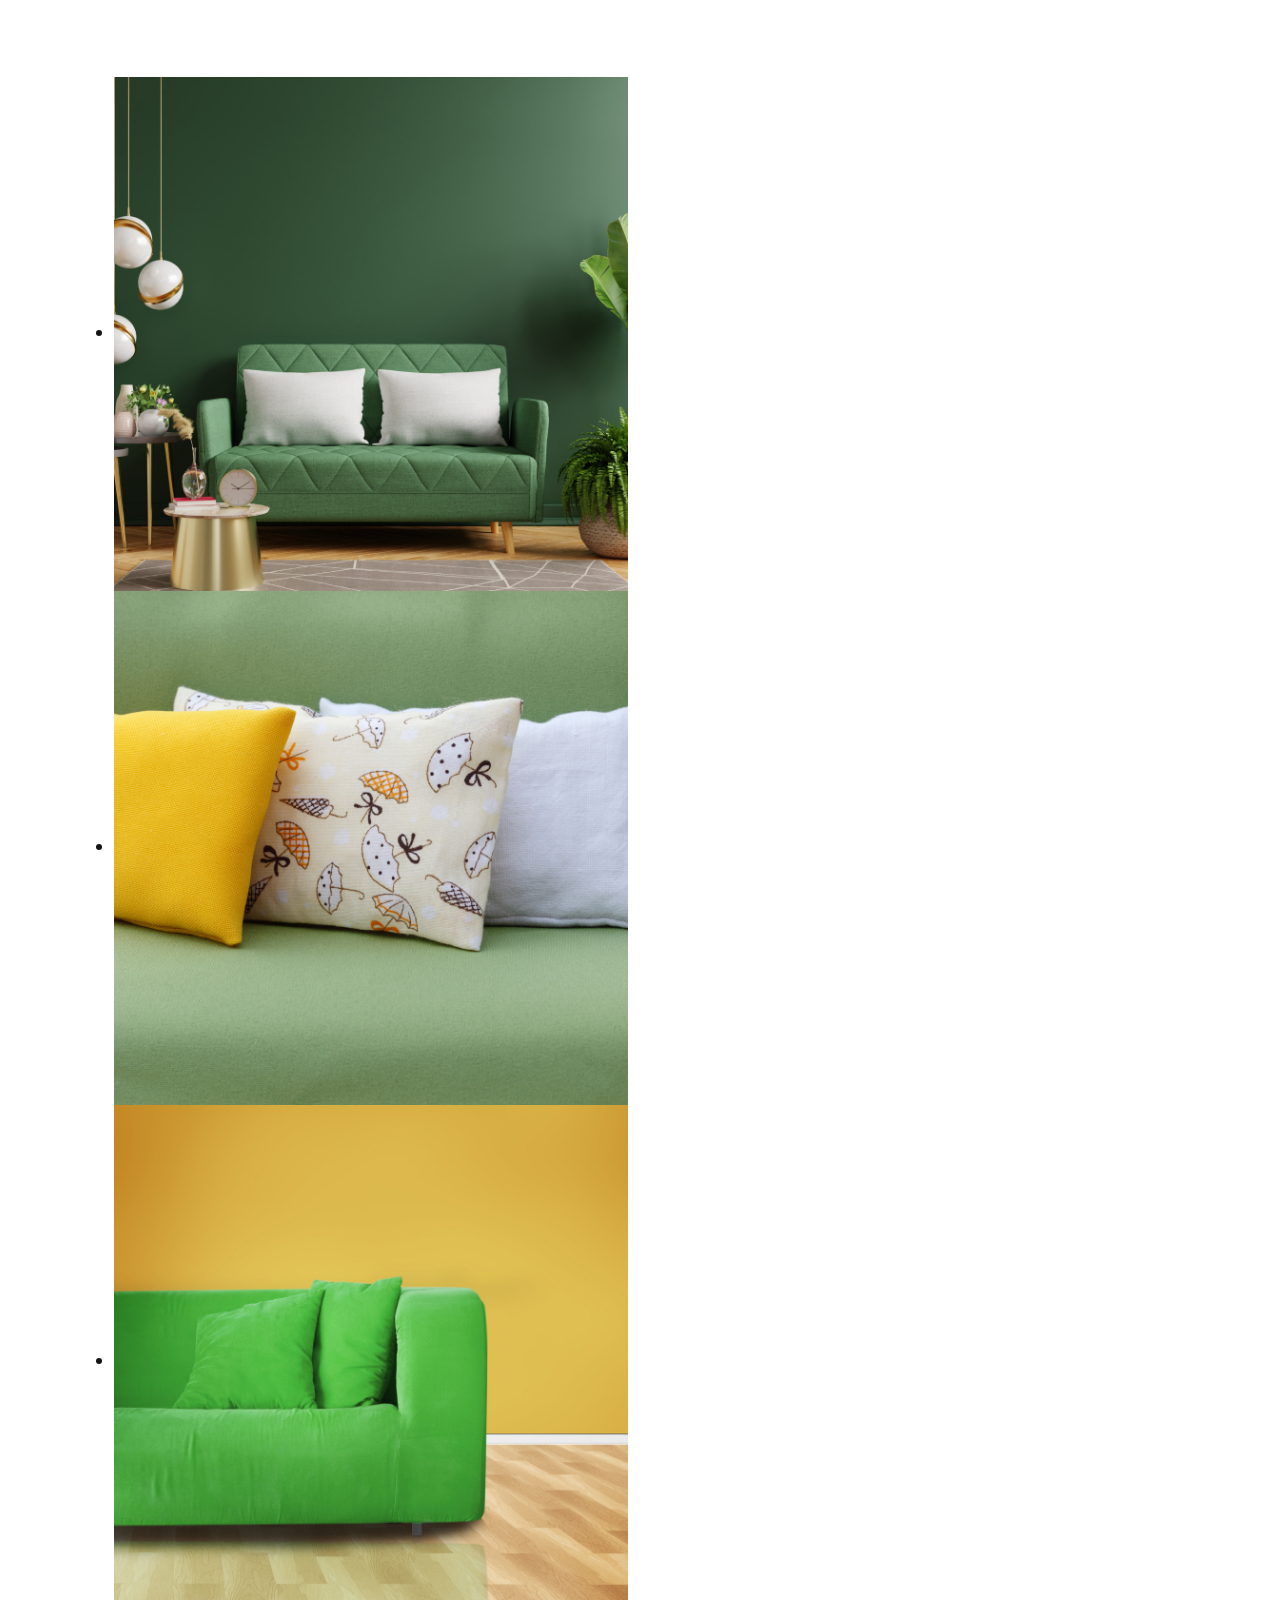
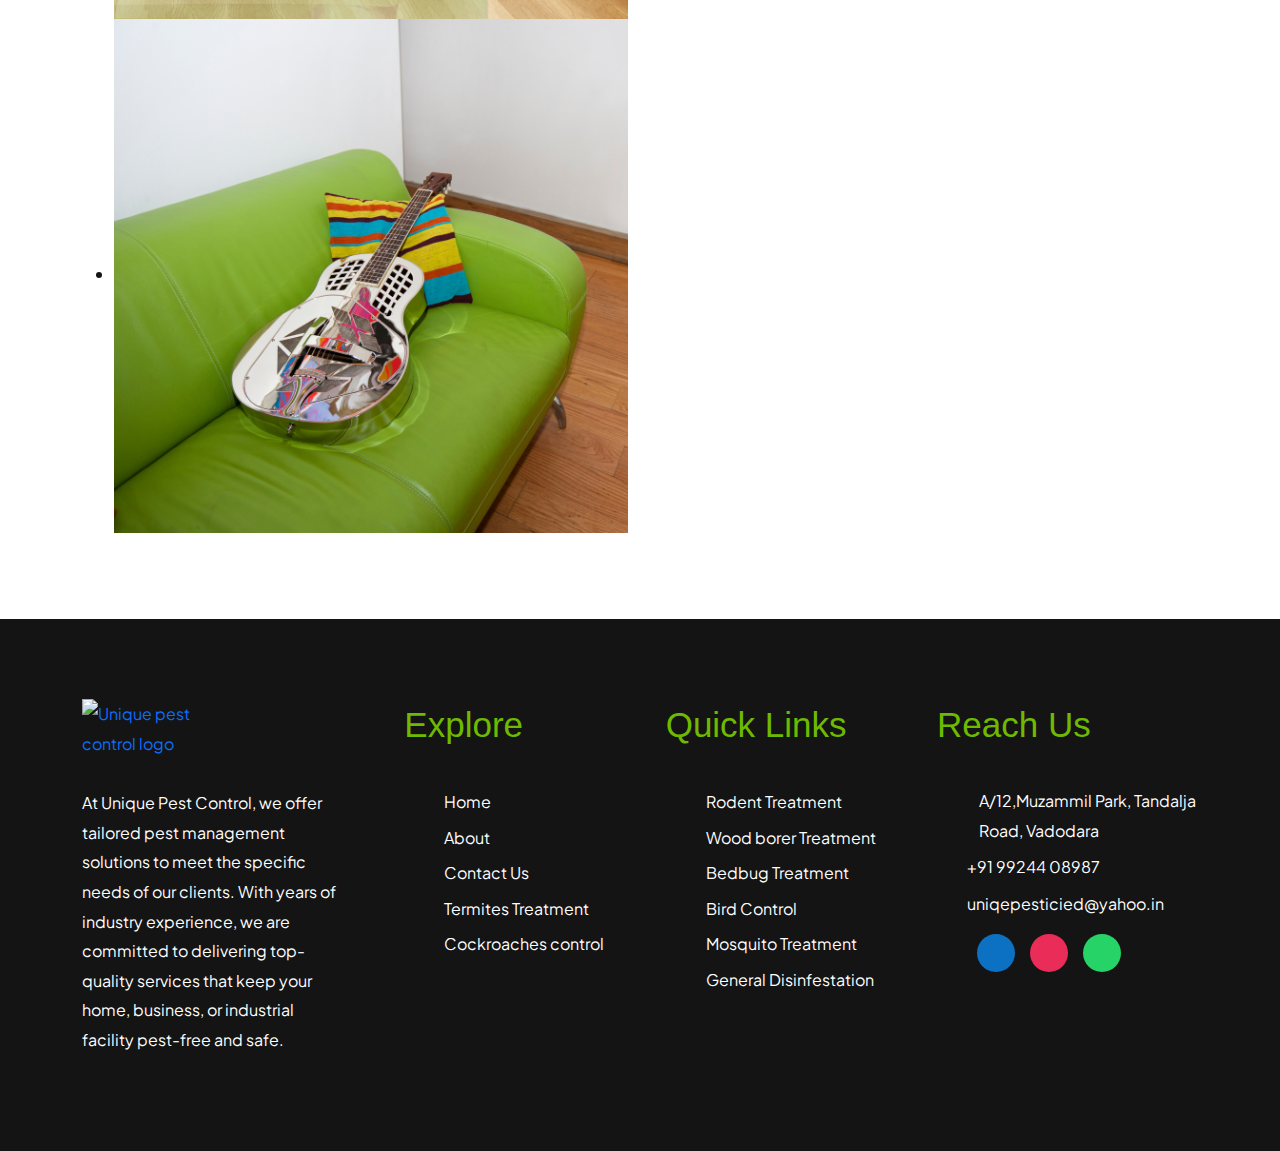
==== commit ba4f6fef: "title name change" ====
--- a/greenPrinted.html
+++ b/greenPrinted.html
@@ -4,7 +4,7 @@
     <meta charset="UTF-8" />
     <meta name="viewport" content="width=device-width, initial-scale=1.0" />
     <link rel="icon" type="image/x-icon" href="image/Fevicon.png" />
-    <title>RP Associates</title>
+    <title>Furniture</title>
     <script
       src="https://kit.fontawesome.com/52ca9e0df4.js"
       crossorigin="anonymous"
--- a/css/style.css
+++ b/css/style.css
@@ -495,4 +495,33 @@
 
 .productDescription .container>.row{
   row-gap: 50px;
-}+}
+
+
+.Contacts .modal-header {
+  justify-content: center;
+  position: relative;
+}
+.Contacts .modal-header .btn-close {
+ margin: 0 !important;
+ position: absolute;
+ right: 14px;
+ top: 14px;
+}
+
+.options {
+  display: flex;
+  justify-content: center;
+  gap: 40px;
+}
+
+.option {
+  border: none;
+  background: none;
+  cursor: pointer;
+}
+
+.option img {
+  width: 50px;
+  height: 50px;
+}
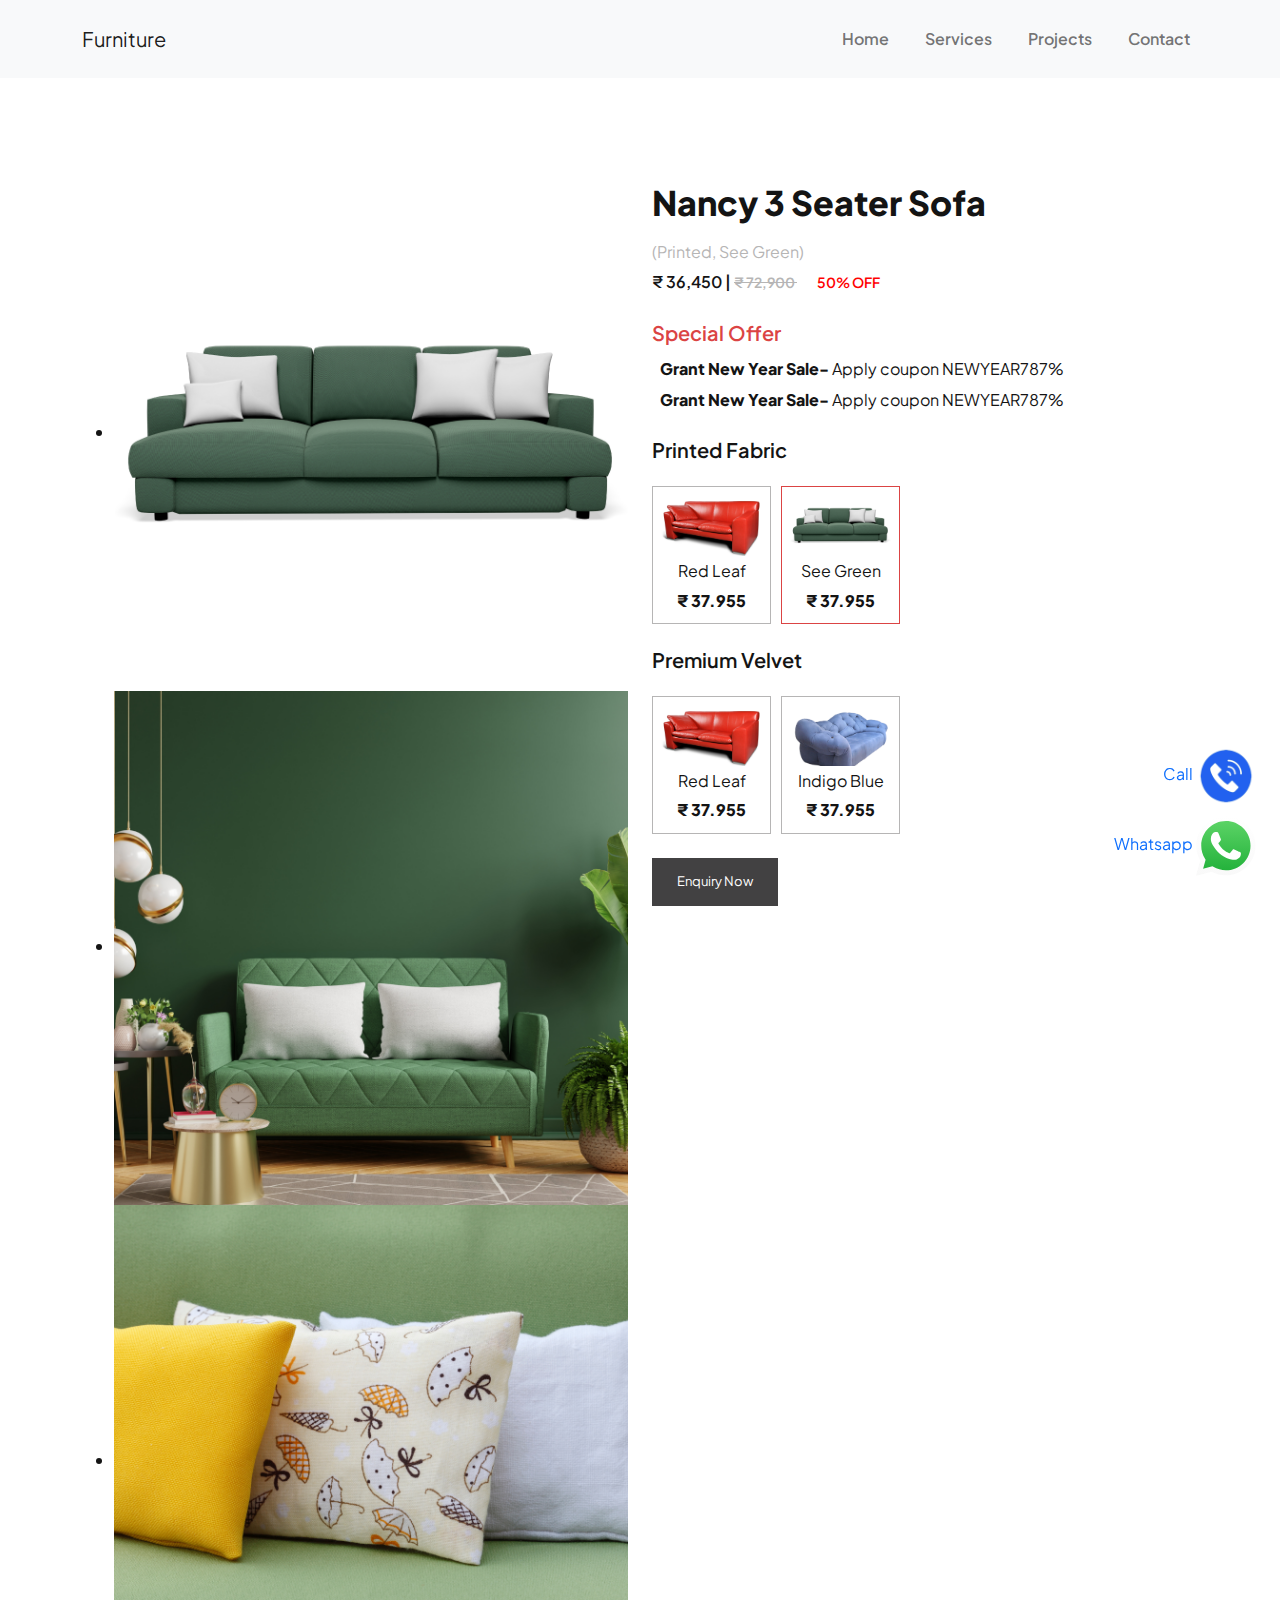
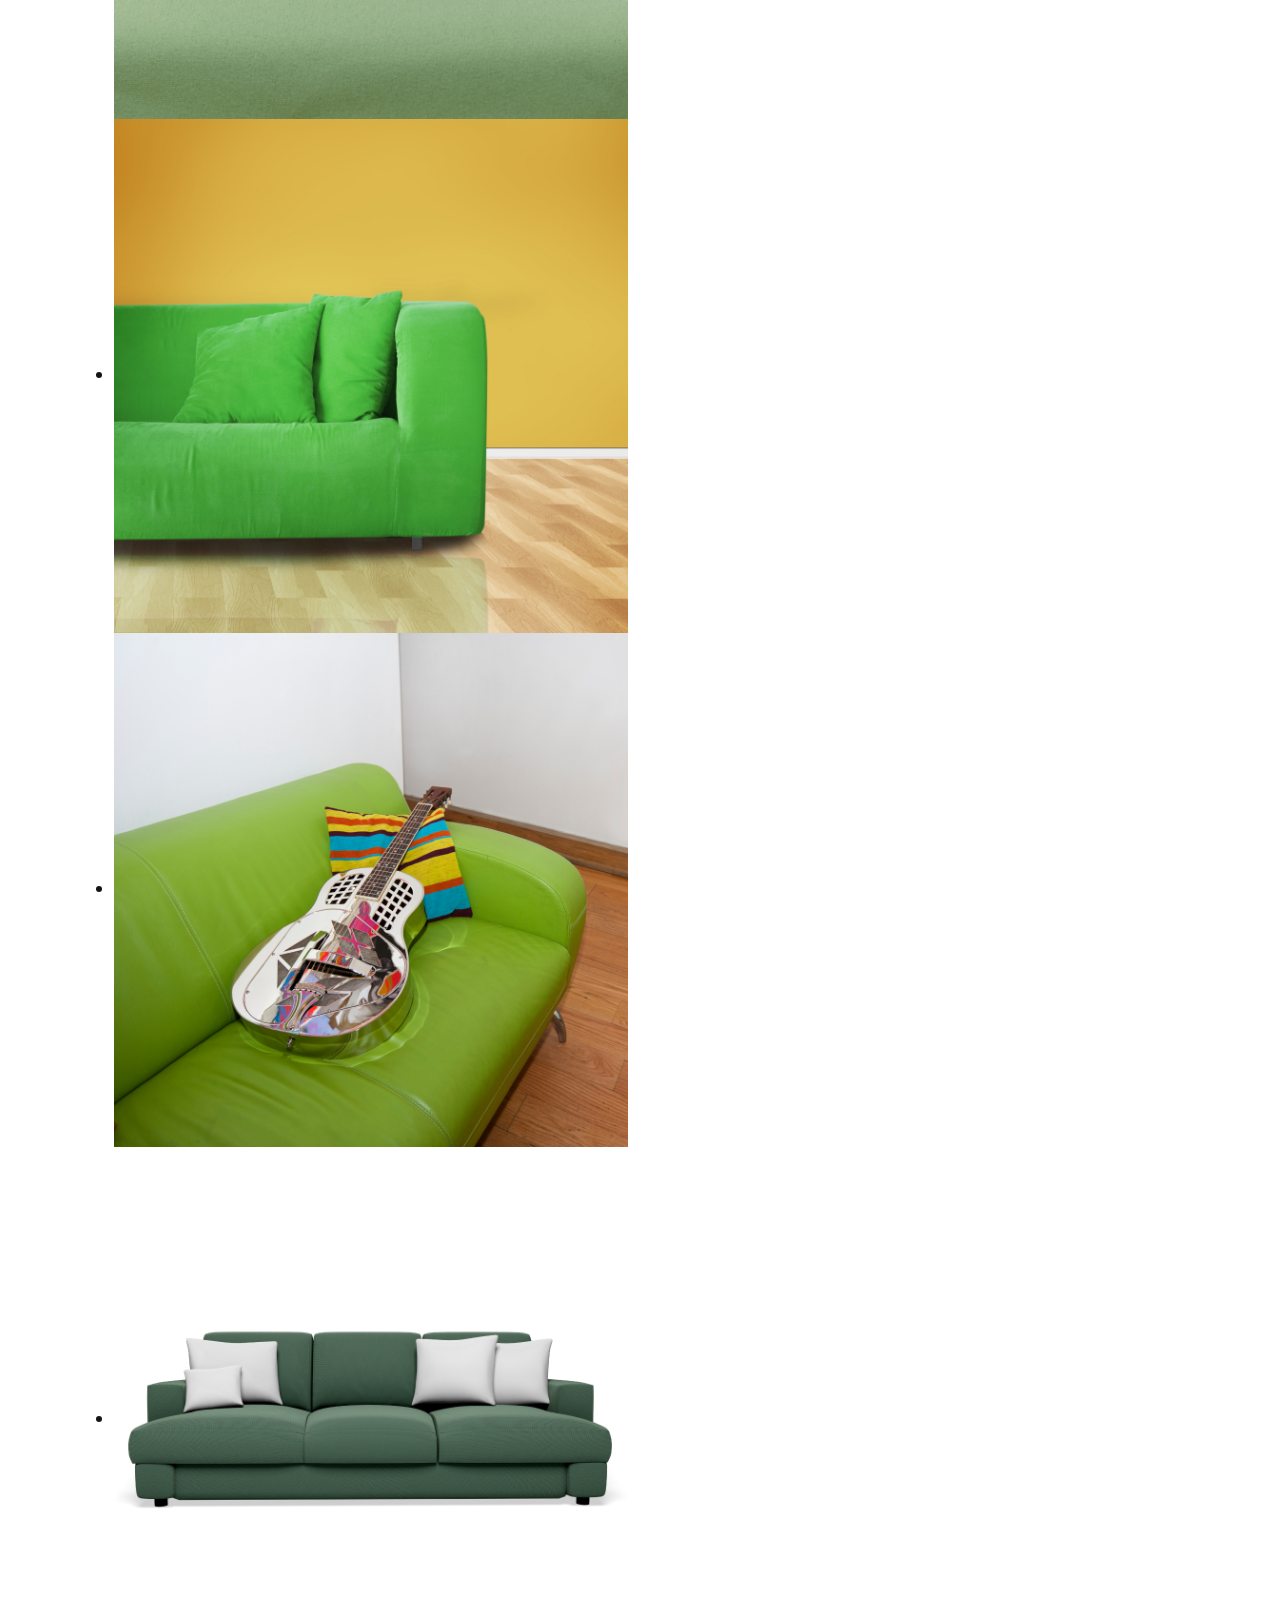
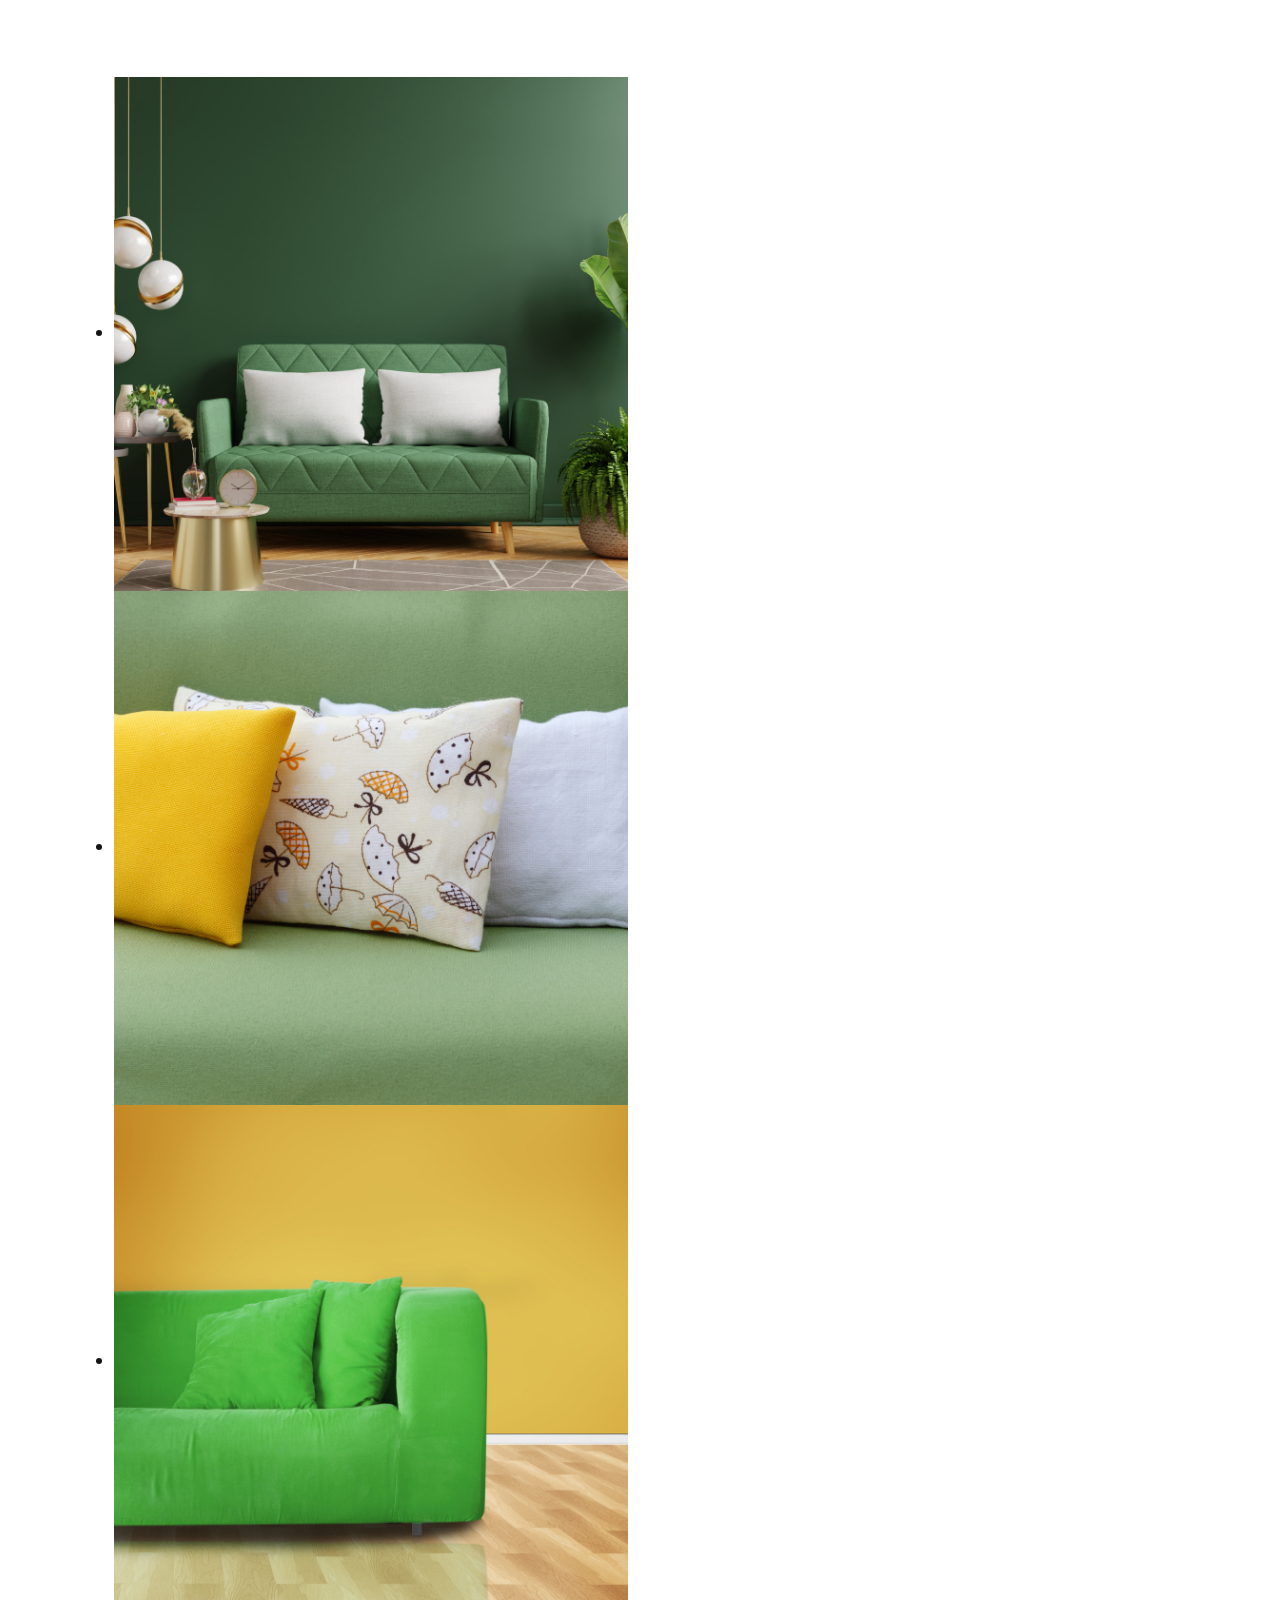
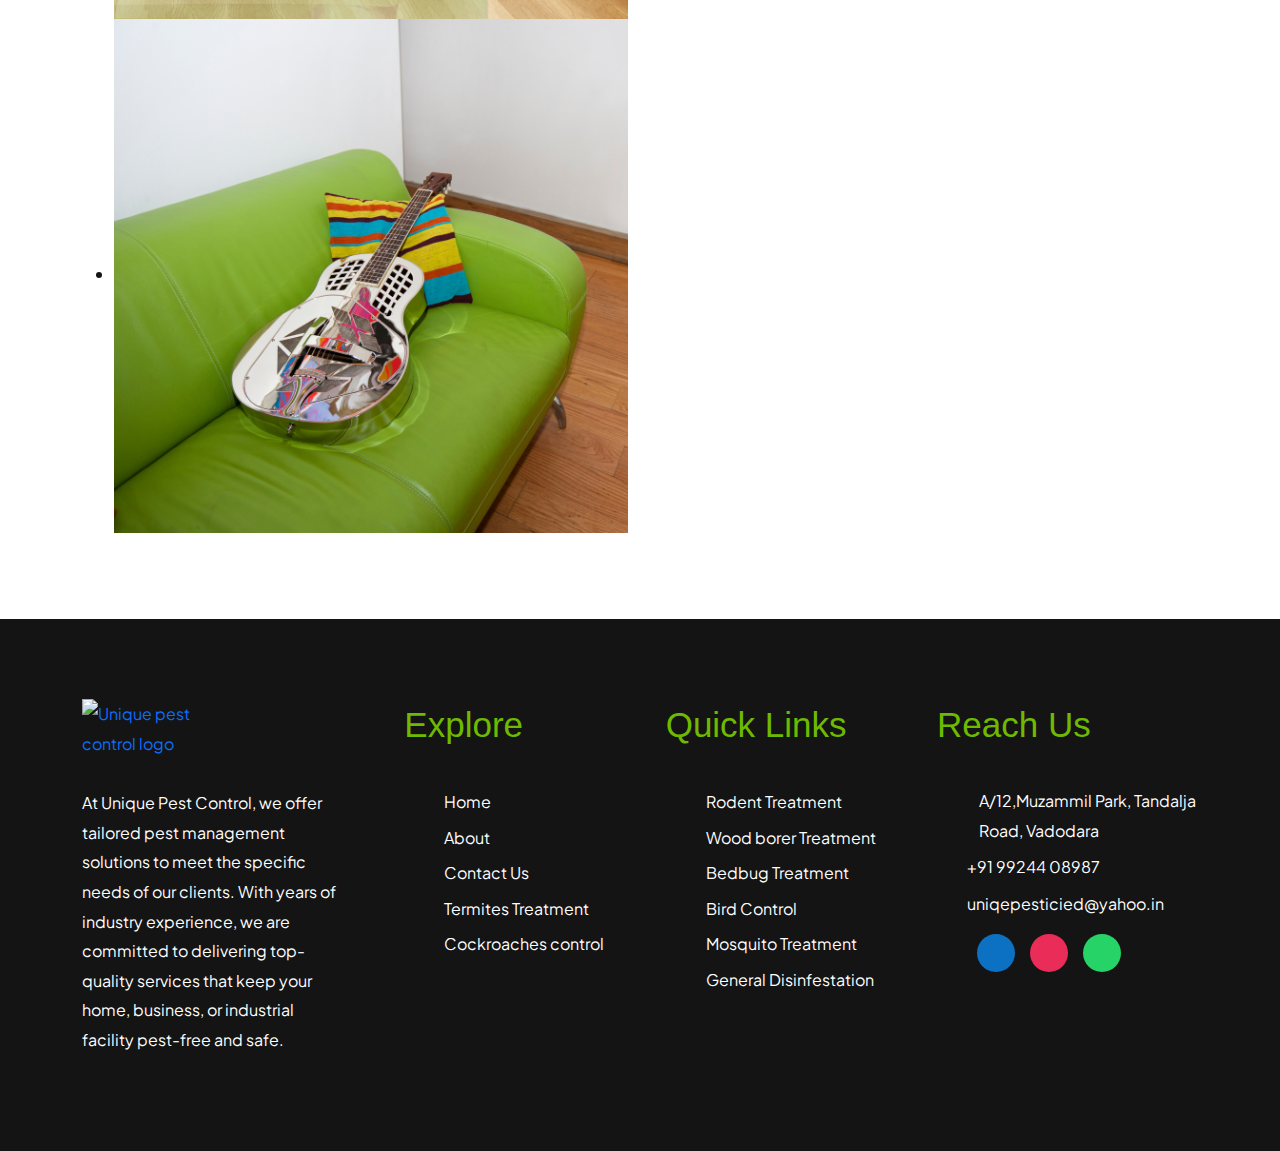
==== commit fce45314: "button text changed" ====
--- a/greenPrinted.html
+++ b/greenPrinted.html
@@ -167,7 +167,7 @@
  data-bs-toggle="modal"
  data-bs-target="#whatsappButton"
 >
- <span>Choose WhatsApp</span>
+ <span>Enquiry Now</span>
 </button>
 
 <!-- WhatsApp Modal -->
@@ -204,7 +204,7 @@
 
    <!-- Submit Button for Desktop -->
    <div class="col-12 d-none d-md-table">
-    <button id="desktopBtn" class="Mybtn" type="submit"><span>Buy Now</span></button>
+    <button id="desktopBtn" class="Mybtn" type="submit"><span>Enquiry Now</span></button>
   </div>
 
 
